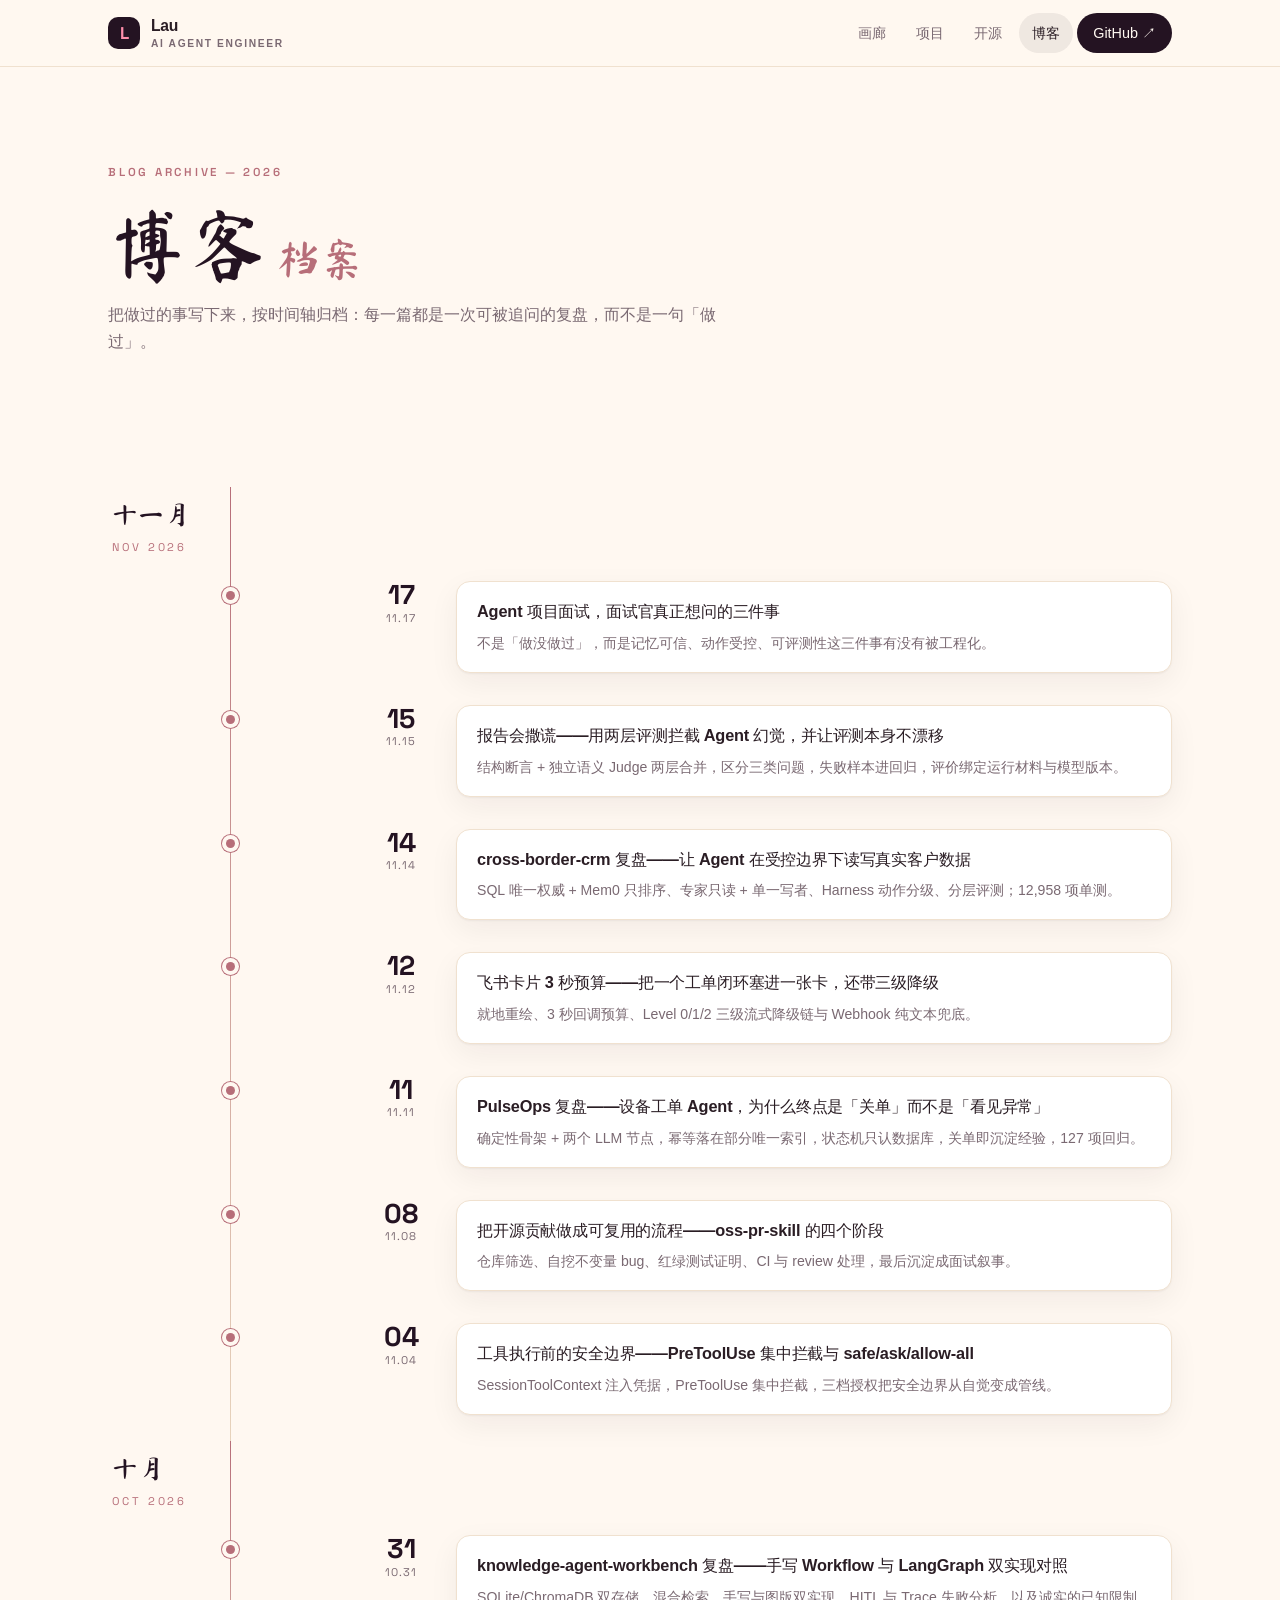
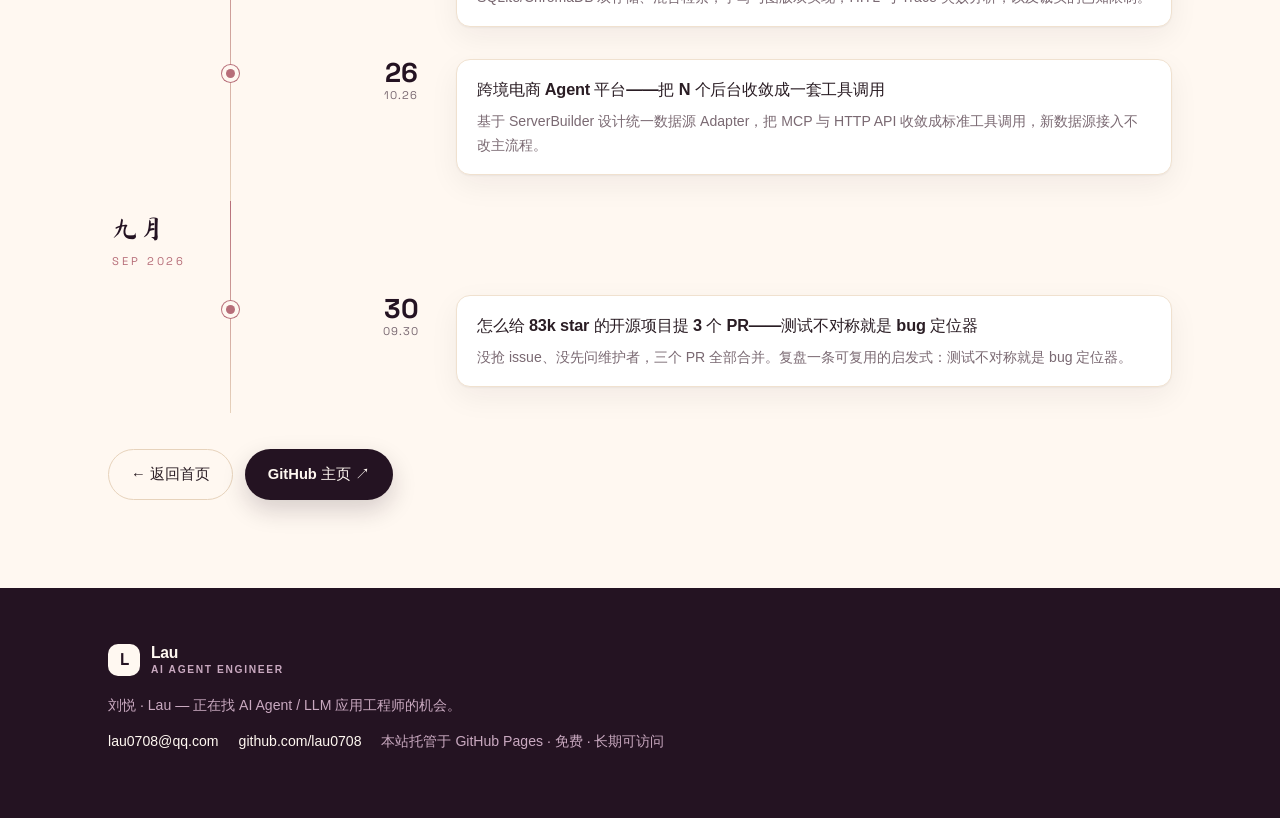
==== blog.html @ bef3a05b "feat: custom avatar, blog archive timeline page, total merged PR count" ====
<!doctype html>
<html lang="zh-CN">
<head>
  <meta charset="utf-8" />
  <meta name="viewport" content="width=device-width, initial-scale=1" />
  <title>博客档案 · 刘悦 Lau</title>
  <meta name="description" content="刘悦（Lau）的深度博客档案——按时间轴归档的 Agent / LLM 项目复盘与技术思考。" />
  <link rel="icon" type="image/svg+xml" href="data:image/svg+xml,%3Csvg xmlns='http://www.w3.org/2000/svg' viewBox='0 0 64 64'%3E%3Crect width='64' height='64' rx='14' fill='%23241322'/%3E%3Ctext x='32' y='42' font-size='30' font-family='Georgia,serif' fill='%23ff8fab' text-anchor='middle'%3EL%3C/text%3E%3C/svg%3E" />
  <link rel="preconnect" href="https://fonts.googleapis.com" />
  <link rel="preconnect" href="https://fonts.gstatic.com" crossorigin />
  <link href="https://fonts.googleapis.com/css2?family=Ma+Shan+Zheng&family=ZCOOL+XiaoWei&family=Space+Grotesk:wght@400;500;600;700&display=swap" rel="stylesheet" />
  <link rel="stylesheet" href="./style.css" />
</head>
<body>
  <header class="site-header">
    <div class="wrap header-inner">
      <a class="brand" href="./">
        <span class="brand-mark">L</span>
        <span class="brand-text">Lau<small>AI AGENT ENGINEER</small></span>
      </a>
      <nav class="nav">
        <a href="./#gallery">画廊</a>
        <a href="./#projects">项目</a>
        <a href="./#opensource">开源</a>
        <a href="./blog.html" class="active">博客</a>
        <a class="nav-cta" href="https://github.com/lau0708" target="_blank" rel="noopener">GitHub ↗</a>
      </nav>
    </div>
  </header>

  <main>
    <section class="archive-hero">
      <div class="wrap">
        <p class="kicker">BLOG ARCHIVE — 2026</p>
        <h1 class="archive-title">博客<span class="archive-title-en">档案</span></h1>
        <p class="archive-sub">把做过的事写下来，按时间轴归档：每一篇都是一次可被追问的复盘，而不是一句「做过」。</p>
      </div>
    </section>

    <section class="section">
      <div class="wrap">
        <div class="timeline">

          <div class="tl-group">
            <div class="tl-month"><span class="tl-month-cn">十一月</span><span class="tl-month-en">NOV 2026</span></div>

            <div class="tl-item">
              <div class="tl-date"><b>17</b><span>11.17</span></div>
              <div class="tl-body">
                <h3><a href="./posts/agent-interview-three-questions.html">Agent 项目面试，面试官真正想问的三件事</a></h3>
                <p>不是「做没做过」，而是记忆可信、动作受控、可评测性这三件事有没有被工程化。</p>
              </div>
            </div>

            <div class="tl-item">
              <div class="tl-date"><b>15</b><span>11.15</span></div>
              <div class="tl-body">
                <h3><a href="./posts/cross-border-crm-eval.html">报告会撒谎——用两层评测拦截 Agent 幻觉，并让评测本身不漂移</a></h3>
                <p>结构断言 + 独立语义 Judge 两层合并，区分三类问题，失败样本进回归，评价绑定运行材料与模型版本。</p>
              </div>
            </div>

            <div class="tl-item">
              <div class="tl-date"><b>14</b><span>11.14</span></div>
              <div class="tl-body">
                <h3><a href="./posts/cross-border-crm-memory.html">cross-border-crm 复盘——让 Agent 在受控边界下读写真实客户数据</a></h3>
                <p>SQL 唯一权威 + Mem0 只排序、专家只读 + 单一写者、Harness 动作分级、分层评测；12,958 项单测。</p>
              </div>
            </div>

            <div class="tl-item">
              <div class="tl-date"><b>12</b><span>11.12</span></div>
              <div class="tl-body">
                <h3><a href="./posts/pulseops-feishu-card.html">飞书卡片 3 秒预算——把一个工单闭环塞进一张卡，还带三级降级</a></h3>
                <p>就地重绘、3 秒回调预算、Level 0/1/2 三级流式降级链与 Webhook 纯文本兜底。</p>
              </div>
            </div>

            <div class="tl-item">
              <div class="tl-date"><b>11</b><span>11.11</span></div>
              <div class="tl-body">
                <h3><a href="./posts/pulseops-close-loop.html">PulseOps 复盘——设备工单 Agent，为什么终点是「关单」而不是「看见异常」</a></h3>
                <p>确定性骨架 + 两个 LLM 节点，幂等落在部分唯一索引，状态机只认数据库，关单即沉淀经验，127 项回归。</p>
              </div>
            </div>

            <div class="tl-item">
              <div class="tl-date"><b>08</b><span>11.08</span></div>
              <div class="tl-body">
                <h3><a href="./posts/oss-pr-skill-flow.html">把开源贡献做成可复用的流程——oss-pr-skill 的四个阶段</a></h3>
                <p>仓库筛选、自挖不变量 bug、红绿测试证明、CI 与 review 处理，最后沉淀成面试叙事。</p>
              </div>
            </div>

            <div class="tl-item">
              <div class="tl-date"><b>04</b><span>11.04</span></div>
              <div class="tl-body">
                <h3><a href="./posts/craft-agents-permission.html">工具执行前的安全边界——PreToolUse 集中拦截与 safe/ask/allow-all</a></h3>
                <p>SessionToolContext 注入凭据，PreToolUse 集中拦截，三档授权把安全边界从自觉变成管线。</p>
              </div>
            </div>
          </div>

          <div class="tl-group">
            <div class="tl-month"><span class="tl-month-cn">十月</span><span class="tl-month-en">OCT 2026</span></div>

            <div class="tl-item">
              <div class="tl-date"><b>31</b><span>10.31</span></div>
              <div class="tl-body">
                <h3><a href="./posts/knowledge-agent-workbench-rag.html">knowledge-agent-workbench 复盘——手写 Workflow 与 LangGraph 双实现对照</a></h3>
                <p>SQLite/ChromaDB 双存储、混合检索，手写与图版双实现，HITL 与 Trace 失败分析，以及诚实的已知限制。</p>
              </div>
            </div>

            <div class="tl-item">
              <div class="tl-date"><b>26</b><span>10.26</span></div>
              <div class="tl-body">
                <h3><a href="./posts/craft-agents-adapter.html">跨境电商 Agent 平台——把 N 个后台收敛成一套工具调用</a></h3>
                <p>基于 ServerBuilder 设计统一数据源 Adapter，把 MCP 与 HTTP API 收敛成标准工具调用，新数据源接入不改主流程。</p>
              </div>
            </div>
          </div>

          <div class="tl-group">
            <div class="tl-month"><span class="tl-month-cn">九月</span><span class="tl-month-en">SEP 2026</span></div>

            <div class="tl-item">
              <div class="tl-date"><b>30</b><span>09.30</span></div>
              <div class="tl-body">
                <h3><a href="./posts/deer-flow-3-prs.html">怎么给 83k star 的开源项目提 3 个 PR——测试不对称就是 bug 定位器</a></h3>
                <p>没抢 issue、没先问维护者，三个 PR 全部合并。复盘一条可复用的启发式：测试不对称就是 bug 定位器。</p>
              </div>
            </div>
          </div>

        </div>

        <div class="archive-cta">
          <a class="btn btn-ghost" href="./">← 返回首页</a>
          <a class="btn btn-solid" href="https://github.com/lau0708" target="_blank" rel="noopener">GitHub 主页 ↗</a>
        </div>
      </div>
    </section>
  </main>

  <footer class="site-footer">
    <div class="wrap">
      <a class="brand brand-dark" href="./">
        <span class="brand-mark">L</span>
        <span class="brand-text">Lau<small>AI AGENT ENGINEER</small></span>
      </a>
      <p>刘悦 · Lau — 正在找 AI Agent / LLM 应用工程师的机会。</p>
      <div class="row">
        <a href="mailto:lau0708@qq.com">lau0708@qq.com</a>
        <a href="https://github.com/lau0708" target="_blank" rel="noopener">github.com/lau0708</a>
        <span>本站托管于 GitHub Pages · 免费 · 长期可访问</span>
      </div>
    </div>
  </footer>

  <script src="./script.js"></script>
</body>
</html>
---- style.css ----
/* ============================================================
   Lau · Portfolio — warm editorial theme
   Inspired by the immersive scroll-driven landing page pattern:
   cream canvas, deep plum bands, calligraphic display type.
   ============================================================ */
:root {
  --cream: #fff8f1;
  --cream-2: #fbeedf;
  --surface: #ffffff;
  --ink: #241322;
  --ink-2: #2c1825;
  --ink-3: #3a2130;
  --text: #2a1d24;
  --muted: #7a6972;
  --border: #f0e1cf;
  --border-strong: #e7d3bc;

  --rose: #b76e79;
  --pink: #ff8fab;
  --purple: #7c5cff;
  --yellow: #ffd43b;
  --blue: #74c0fc;

  --radius: 14px;
  --radius-lg: 20px;
  --shadow-card: 0 1px 2px rgba(36,19,34,.05), 0 10px 30px rgba(36,19,34,.06);
  --shadow-float: 0 24px 70px rgba(36,19,34,.16);

  --font-display-cn: "Ma Shan Zheng", "ZCOOL XiaoWei", "KaiTi", "STKaiti", cursive;
  --font-display-en: "Space Grotesk", -apple-system, BlinkMacSystemFont, "Segoe UI", sans-serif;
  --font-body: -apple-system, BlinkMacSystemFont, "SF Pro Text", "Segoe UI", Inter,
    "PingFang SC", "Hiragino Sans GB", "Microsoft YaHei", "Helvetica Neue", Arial, sans-serif;

  color: var(--text);
  background: var(--cream);
  font-size: 16px;
  font-synthesis: none;
  -webkit-font-smoothing: antialiased;
  text-rendering: optimizeLegibility;
}

* { box-sizing: border-box; }
html { scroll-behavior: smooth; }
body { margin: 0; line-height: 1.7; background: var(--cream); color: var(--text); font-family: var(--font-body); }
button, input, select, textarea { font: inherit; }
a { color: var(--rose); text-decoration: none; }
a:hover { text-decoration: underline; text-underline-offset: 3px; }
h1, h2, h3, p { margin: 0; }
h1, h2, h3 { color: var(--text); }
svg { flex-shrink: 0; vertical-align: middle; }
img { max-width: 100%; }

.wrap { max-width: 1120px; margin: 0 auto; padding: 0 28px; }
.muted { color: var(--muted); }
.small { font-size: .8rem; }

/* ===== Header ===== */
.site-header {
  position: sticky; top: 0; z-index: 30;
  background: rgba(255,248,241,.82);
  backdrop-filter: saturate(180%) blur(14px);
  -webkit-backdrop-filter: saturate(180%) blur(14px);
  border-bottom: 1px solid var(--border);
}
.header-inner { display: flex; align-items: center; height: 66px; gap: 14px; }
.brand { display: flex; align-items: center; gap: 11px; color: var(--text); font-weight: 700; letter-spacing: -.02em; }
.brand:hover { text-decoration: none; color: var(--text); }
.brand-mark {
  width: 32px; height: 32px; border-radius: 10px; flex: none;
  display: inline-flex; align-items: center; justify-content: center;
  background: var(--ink); color: var(--pink);
  font-family: var(--font-display-en); font-weight: 700; font-size: 17px;
}
.brand-text { font-size: .98rem; line-height: 1.1; }
.brand-text small { display: block; letter-spacing: .16em; font-size: .64rem; font-weight: 600; color: var(--muted); margin-top: 3px; }
.nav { margin-left: auto; display: flex; align-items: center; gap: 4px; }
.nav a { color: var(--muted); padding: 8px 13px; border-radius: 999px; font-size: .9rem; font-weight: 500; }
.nav a:hover { color: var(--text); background: rgba(36,19,34,.06); text-decoration: none; }
.nav .nav-cta { color: var(--cream); background: var(--ink); padding: 8px 16px; }
.nav .nav-cta:hover { background: var(--ink-2); color: var(--pink); }

/* ===== Hero ===== */
.hero { position: relative; min-height: 92vh; display: flex; flex-direction: column; justify-content: center; padding: 96px 0 120px; overflow: hidden; }
.hero::before {
  content: ""; position: absolute; inset: 0; pointer-events: none;
  background:
    radial-gradient(60% 50% at 82% 18%, rgba(255,143,171,.16), transparent 60%),
    radial-gradient(50% 46% at 12% 84%, rgba(124,92,255,.10), transparent 60%);
}
.hero-inner { position: relative; display: grid; grid-template-columns: 1.2fr .8fr; gap: 48px; align-items: center; }
.kicker {
  font-family: var(--font-display-en); font-size: .72rem; font-weight: 600;
  letter-spacing: .24em; color: var(--rose); text-transform: uppercase; margin-bottom: 22px;
}
.hero-name { display: flex; flex-direction: column; gap: 4px; line-height: 1; }
.hero-cn { font-family: var(--font-display-cn); font-weight: 400; font-size: clamp(3.4rem, 9vw, 7rem); color: var(--ink); }
.hero-en {
  font-family: var(--font-display-en); font-weight: 700;
  font-size: clamp(3rem, 8vw, 6rem); letter-spacing: .18em; color: transparent;
  -webkit-text-stroke: 2px var(--ink); margin-left: 2px;
}
.hero-line { margin-top: 26px; max-width: 620px; font-size: 1.05rem; color: var(--muted); }
.hero-line em { font-style: normal; color: var(--text); font-weight: 650; }
.hero-actions { display: flex; flex-wrap: wrap; gap: 12px; margin-top: 30px; }
.hero-note { margin-top: 22px; font-size: .84rem; color: var(--muted); }

.btn {
  display: inline-flex; align-items: center; gap: 8px; padding: 12px 22px;
  border-radius: 999px; font-weight: 600; font-size: .92rem; border: 1px solid transparent;
  transition: transform .15s ease, box-shadow .15s ease, background .15s ease;
}
.btn:hover { text-decoration: none; transform: translateY(-2px); }
.btn-solid { background: var(--ink); color: var(--cream); box-shadow: 0 10px 24px rgba(36,19,34,.18); }
.btn-solid:hover { background: var(--ink-2); color: var(--pink); }
.btn-ghost { background: transparent; color: var(--text); border-color: var(--border-strong); }
.btn-ghost:hover { border-color: var(--rose); color: var(--rose); }

.hero-visual { position: relative; display: flex; flex-direction: column; align-items: center; gap: 14px; }
.hero-avatar { margin: 0; }
.hero-avatar img {
  width: 168px; height: 168px; object-fit: cover; border-radius: 34px;
  border: 1px solid var(--border-strong); box-shadow: var(--shadow-float); background: #fff;
}
.hero-chip {
  position: absolute; padding: 8px 14px; border-radius: 999px; font-size: .78rem; font-weight: 650;
  box-shadow: var(--shadow-card); border: 1px solid var(--border-strong); background: #fff;
  font-family: var(--font-display-en); letter-spacing: .02em; white-space: nowrap;
}
.chip-rose { top: 0; right: -18px; color: var(--rose); }
.chip-purple { top: 96px; left: -54px; color: var(--purple); }
.chip-yellow { bottom: 8px; right: -28px; color: #8a6500; }

.hero-scroll {
  position: absolute; left: 50%; bottom: 30px; transform: translateX(-50%);
  display: flex; flex-direction: column; align-items: center; gap: 6px;
  font-family: var(--font-display-en); font-size: .68rem; letter-spacing: .32em; color: var(--muted);
}
.hero-scroll-arrow { font-size: 1.05rem; animation: bob 1.8s ease-in-out infinite; }
@keyframes bob { 0%, 100% { transform: translateY(0); } 50% { transform: translateY(7px); } }

/* ===== Ticker ===== */
.ticker { overflow: hidden; border-top: 1px solid var(--border); border-bottom: 1px solid var(--border); background: var(--surface); }
.ticker-track { display: flex; gap: 26px; width: max-content; padding: 14px 0; animation: marquee 28s linear infinite; }
.ticker-track span { font-family: var(--font-display-en); font-size: .78rem; letter-spacing: .22em; color: var(--muted); white-space: nowrap; }
@keyframes marquee { to { transform: translateX(-50%); } }

/* ===== Band (transition) ===== */
.band { background: var(--ink); color: var(--cream); padding: 72px 0; }
.band-inner { display: flex; flex-direction: column; gap: 12px; }
.band-cn { font-family: var(--font-display-cn); font-size: clamp(1.7rem, 4.4vw, 3rem); line-height: 1.35; }
.band-en { font-family: var(--font-display-en); font-size: .76rem; letter-spacing: .3em; color: var(--pink); }

/* ===== Sections ===== */
.section { padding: 88px 0; }
.section-alt { background: var(--cream-2); border-top: 1px solid var(--border); border-bottom: 1px solid var(--border); }
.pagehead { max-width: 760px; margin-bottom: 44px; }
.pagehead h2 { font-size: clamp(1.5rem, 3.2vw, 2.1rem); letter-spacing: -.02em; font-weight: 700; }
.pagehead .subtitle { margin-top: 12px; color: var(--muted); font-size: .96rem; }

/* ===== Fragment gallery ===== */
.frag-grid { display: grid; grid-template-columns: repeat(3, 1fr); gap: 22px; }
.frag {
  display: block; background: var(--surface); border: 1px solid var(--border);
  border-radius: var(--radius-lg); overflow: hidden; box-shadow: var(--shadow-card);
  transition: transform .2s ease, box-shadow .2s ease; color: var(--text);
}
.frag:hover { text-decoration: none; transform: translateY(-5px); box-shadow: var(--shadow-float); }
.frag-media { position: relative; margin: 0; aspect-ratio: 4 / 3; background: var(--cream-2); overflow: hidden; }
.frag-media img { width: 100%; height: 100%; object-fit: cover; object-position: top; display: block; transition: transform .5s ease; }
.frag:hover .frag-media img { transform: scale(1.04); }
.frag-no {
  position: absolute; left: 12px; top: 12px; padding: 5px 11px; border-radius: 999px;
  background: rgba(36,19,34,.78); color: var(--pink); font-family: var(--font-display-en);
  font-size: .7rem; letter-spacing: .1em; backdrop-filter: blur(4px);
}
.frag-body { padding: 18px 18px 20px; }
.frag-body h3 { font-size: 1.02rem; font-weight: 700; letter-spacing: -.01em; }
.frag-body p { margin-top: 8px; font-size: .87rem; color: var(--muted); }

/* ===== Project cards ===== */
.grid { display: grid; grid-template-columns: repeat(2, 1fr); gap: 22px; }
.card { background: var(--surface); border: 1px solid var(--border); border-radius: var(--radius-lg); padding: 26px 26px 24px; box-shadow: var(--shadow-card); display: flex; flex-direction: column; gap: 14px; }
.card h3 { font-size: 1.08rem; letter-spacing: -.01em; }
.card h3 a { color: var(--text); }
.card h3 a:hover { color: var(--rose); }
.card p { font-size: .92rem; color: var(--muted); }
.card .meta { font-size: .84rem; color: var(--muted); margin-top: auto; }
.card .meta a { color: var(--rose); font-weight: 600; }

.metrics { display: flex; flex-wrap: wrap; gap: 6px 16px; }
.metric { font-size: .8rem; color: var(--muted); white-space: nowrap; font-family: var(--font-display-en); }
.metric b { font-weight: 700; color: var(--ink); font-size: .92rem; }

.tags { display: flex; flex-wrap: wrap; gap: 7px; }
.tag {
  font-size: .74rem; font-weight: 600; color: var(--text); padding: 4px 11px;
  border: 1px solid var(--border-strong); border-radius: 999px; background: var(--cream);
}

/* ===== PR rows (open source + blog list) ===== */
.pr-row { display: grid; grid-template-columns: 130px 1fr; gap: 18px; padding: 20px 0; border-bottom: 1px solid var(--border); }
.pr-row:last-child { border-bottom: 0; }
.pr-num { font-family: var(--font-display-en); font-size: .86rem; font-weight: 700; color: var(--rose); letter-spacing: .04em; padding-top: 3px; }
.pr-body h3 { font-size: 1.02rem; font-weight: 700; letter-spacing: -.01em; }
.pr-body h3 a { color: var(--text); }
.pr-body h3 a:hover { color: var(--rose); }
.pr-body p { margin-top: 6px; font-size: .9rem; color: var(--muted); max-width: 78ch; }
.pr-body .meta { margin-top: 8px; font-size: .78rem; color: var(--muted); }
.pr-body .meta a { color: var(--rose); }

/* ===== Work ===== */
.work {
  background: var(--surface); border: 1px solid var(--border); border-radius: var(--radius-lg);
  border-left: 4px solid var(--rose); padding: 26px 28px; box-shadow: var(--shadow-card);
}
.work h3 { font-size: 1.08rem; }
.work .org { color: var(--rose); font-size: .86rem; font-weight: 600; margin: 6px 0 12px; }
.work p { font-size: .94rem; color: var(--muted); max-width: 78ch; }

/* ===== Data center ===== */
.datacenter { background: var(--ink); color: var(--cream); padding: 88px 0; }
.pagehead-dark h2 { color: var(--cream); }
.pagehead-dark .subtitle { color: #c9a9c0; }
.kicker-dark { color: var(--pink); }
.pulse-grid { display: grid; grid-template-columns: repeat(5, 1fr); gap: 14px; margin: 8px 0 26px; }
.pulse-cell {
  border: 1px solid rgba(255,248,241,.16); border-radius: var(--radius); padding: 22px 16px;
  display: flex; flex-direction: column; gap: 6px; background: rgba(255,248,241,.03);
}
.pulse-cell b { font-family: var(--font-display-en); font-size: clamp(1.5rem, 3vw, 2rem); font-weight: 700; color: var(--pink); letter-spacing: -.01em; }
.pulse-cell span { font-size: .8rem; color: #c9a9c0; }
.pulse-status { display: flex; align-items: center; gap: 10px; font-family: var(--font-display-en); font-size: .8rem; letter-spacing: .06em; color: #e8d6de; margin-bottom: 24px; }
.dot { width: 9px; height: 9px; border-radius: 50%; background: #5ee08a; box-shadow: 0 0 0 0 rgba(94,224,138,.6); animation: pulse 2s infinite; flex: none; }
@keyframes pulse { 0% { box-shadow: 0 0 0 0 rgba(94,224,138,.55); } 70% { box-shadow: 0 0 0 10px rgba(94,224,138,0); } 100% { box-shadow: 0 0 0 0 rgba(94,224,138,0); } }
.pulse-actions { display: flex; flex-wrap: wrap; gap: 12px; }
.btn-light { background: var(--cream); color: var(--ink); }
.btn-light:hover { background: var(--pink); color: var(--ink); }
.btn-ghost-dark { background: transparent; color: var(--cream); border-color: rgba(255,248,241,.3); }
.btn-ghost-dark:hover { border-color: var(--pink); color: var(--pink); }

/* ===== Footer ===== */
.site-footer { background: var(--ink); color: #c9a9c0; padding: 56px 0 64px; font-size: .88rem; }
.site-footer .wrap { display: flex; flex-direction: column; gap: 12px; }
.site-footer .row { display: flex; flex-wrap: wrap; gap: 8px 20px; align-items: center; }
.site-footer a { color: var(--cream); }
.site-footer a:hover { color: var(--pink); }
.site-footer .brand { margin-bottom: 6px; }
.brand-dark .brand-mark { background: var(--cream); color: var(--ink); }
.brand-dark { color: var(--cream); }
.brand-dark small { color: #c9a9c0; }

/* ===== Post pages ===== */
.post { max-width: 780px; margin: 0 auto; padding: 52px 28px 72px; }
.post .back { display: inline-block; margin-bottom: 24px; font-size: .85rem; color: var(--muted); }
.post .back:hover { color: var(--rose); }
.post header h1 { font-size: 1.85rem; letter-spacing: -.02em; margin-bottom: 12px; line-height: 1.35; }
.post .post-meta { color: var(--muted); font-size: .85rem; margin-bottom: 34px; }
.post article { font-size: .98rem; }
.post article h2 { font-size: 1.24rem; margin: 36px 0 14px; letter-spacing: -.01em; }
.post article h3 { font-size: 1.06rem; margin: 26px 0 10px; }
.post article p { margin: 0 0 16px; }
.post article ul, .post article ol { padding-left: 24px; margin: 0 0 16px; }
.post article li { margin: 0 0 8px; }
.post article code {
  background: var(--cream-2); border: 1px solid var(--border);
  border-radius: 6px; padding: 1px 6px; font-size: .88em;
}
.post article pre {
  background: var(--ink); color: #f6e8ec; padding: 16px 18px; border-radius: 12px;
  overflow-x: auto; margin: 0 0 18px;
}
.post article pre code { background: none; border: 0; color: inherit; padding: 0; }
.post article blockquote {
  margin: 20px 0; padding: 14px 18px; border-left: 4px solid var(--rose);
  background: var(--cream-2); color: var(--text); border-radius: 0 12px 12px 0; font-size: .95rem;
}
.post article blockquote p { margin: 0; }
.post article a { color: var(--rose); }

/* ===== Blog figures: tables & diagrams ===== */
.post article table {
  width: 100%; border-collapse: collapse; margin: 0 0 18px; font-size: .875rem; line-height: 1.5;
}
.post article th, .post article td {
  border: 1px solid var(--border-strong); padding: 9px 12px; text-align: left; vertical-align: top;
}
.post article th { background: var(--cream-2); font-weight: 650; }
.post article td code, .post article th code { font-size: .82em; }

.dwrap {
  background: var(--surface); border: 1px solid var(--border);
  border-radius: var(--radius-lg); padding: 18px; margin: 22px 0;
  box-shadow: var(--shadow-card); overflow-x: auto;
}
.dwrap .cap { font-size: .78rem; color: var(--muted); margin-bottom: 12px; }
.dwrap svg { display: block; width: 100%; height: auto; min-width: 460px; }

.dnode { fill: var(--surface); stroke: var(--border-strong); stroke-width: 1.2; }
.dnode-fill { fill: #fdeef0; stroke: var(--rose); stroke-width: 1.2; }
.dnode-clay { fill: #fff2e6; stroke: #d79376; stroke-width: 1.2; }
.dnode-ink { fill: #241322; stroke: #3a2130; stroke-width: 1.2; }
.dtitle { fill: var(--text); font-size: 13px; font-weight: 650; font-family: inherit; }
.dsub { fill: var(--muted); font-size: 11px; font-family: inherit; }
.dlabel { fill: var(--muted); font-size: 11px; font-family: inherit; }
.dline { stroke: var(--muted); stroke-width: 1.3; fill: none; }
.dline-a { stroke: var(--rose); stroke-width: 1.4; fill: none; }
.dhead { fill: var(--rose); }
.dbody { fill: var(--muted); }
.arrow { fill: var(--muted); }
.arrow-a { fill: var(--rose); }
.dline-dash { stroke: var(--muted); stroke-width: 1.2; fill: none; stroke-dasharray: 5 5; }

/* Figures are always rendered on a light canvas (like printed figures),
   so diagrams stay legible regardless of the surrounding tone. */
.dwrap { background: #FFFFFF; border-color: #E5E7EB; }
.dwrap .dnode { fill: #FFFFFF; stroke: #E5E7EB; }
.dwrap .dnode-fill { fill: #FDEEF0; stroke: #B76E79; }
.dwrap .dnode-clay { fill: #FFF2E6; stroke: #D79376; }
.dwrap .dnode-ink { fill: #241322; stroke: #3A2130; }
.dwrap .dtitle { fill: #1D1D1F; }
.dwrap .dsub { fill: #6E6E73; }
.dwrap .dlabel { fill: #6E6E73; }
.dwrap .dline { stroke: #6E6E73; }
.dwrap .dline-a { stroke: #B76E79; }
.dwrap .dline-dash { stroke: #9AA7B4; }
.dwrap .arrow { fill: #6E6E73; }
.dwrap .arrow-a { fill: #B76E79; }
.dwrap .dhead { fill: #B76E79; }
.dwrap .dbody { fill: #6E6E73; }

/* ===== Scroll reveal (opt-in via JS) ===== */
@media (prefers-reduced-motion: no-preference) {
  html.js-anim .frag, html.js-anim .card, html.js-anim .pr-row,
  html.js-anim .pulse-cell, html.js-anim .pagehead, html.js-anim .work {
    opacity: 0; transform: translateY(18px);
    transition: opacity .65s ease, transform .65s ease;
  }
  html.js-anim .in { opacity: 1; transform: none; }
}

/* ===== Responsive ===== */
@media (max-width: 920px) {
  .hero-inner { grid-template-columns: 1fr; }
  .hero-visual { flex-direction: row; flex-wrap: wrap; justify-content: center; }
  .hero-avatar img { width: 128px; height: 128px; border-radius: 26px; }
  .hero-chip { position: static; }
  .frag-grid { grid-template-columns: repeat(2, 1fr); }
  .grid { grid-template-columns: 1fr; }
  .pulse-grid { grid-template-columns: repeat(3, 1fr); }
}
@media (max-width: 640px) {
  .wrap { padding: 0 18px; }
  .hero { padding: 72px 0 110px; min-height: auto; }
  .hero-cn { font-size: 3rem; }
  .hero-en { font-size: 2.6rem; -webkit-text-stroke-width: 1.5px; }
  .section { padding: 60px 0; }
  .frag-grid { grid-template-columns: 1fr; }
  .pr-row { grid-template-columns: 1fr; gap: 6px; }
  .nav a { padding: 7px 10px; font-size: .82rem; }
  .nav .nav-cta { display: none; }
  .pulse-grid { grid-template-columns: repeat(2, 1fr); }
  .post { padding: 36px 18px 56px; }
}

/* ===== Nav active state ===== */
.nav a.active { color: var(--text); background: rgba(36,19,34,.07); }

/* ===== Blog archive hero ===== */
.archive-hero { padding: 96px 0 20px; }
.archive-title { font-family: var(--font-display-cn); font-weight: 400; font-size: clamp(3rem, 7vw, 5rem); line-height: 1; color: var(--ink); }
.archive-title-en { font-size: .55em; color: var(--rose); margin-left: 8px; }
.archive-sub { margin-top: 16px; max-width: 640px; color: var(--muted); font-size: 1rem; }

/* ===== Timeline / archive ===== */
.timeline { position: relative; margin-top: 24px; padding-left: 4px; }
.tl-group { position: relative; padding: 6px 0 10px 250px; }
.tl-group::before {
  content: ""; position: absolute; left: 118px; top: 0; bottom: 0;
  width: 1px; background: linear-gradient(var(--rose), var(--border-strong));
}
.tl-month { position: sticky; top: 78px; margin: 0 0 8px -250px; display: flex; flex-direction: column; align-items: flex-start; gap: 2px; }
.tl-month-cn { font-family: var(--font-display-cn); font-size: 1.6rem; color: var(--ink); }
.tl-month-en { font-family: var(--font-display-en); font-size: .7rem; letter-spacing: .26em; color: var(--rose); }

.tl-item { position: relative; display: grid; grid-template-columns: 78px 1fr; gap: 16px; padding: 16px 0; }
.tl-item::before {
  content: ""; position: absolute; left: -136px; top: 26px;
  width: 9px; height: 9px; border-radius: 50%;
  background: var(--rose); box-shadow: 0 0 0 4px var(--cream), 0 0 0 5px var(--rose);
}
.tl-date { display: flex; flex-direction: column; align-items: center; gap: 0; }
.tl-date b { font-family: var(--font-display-en); font-size: 1.7rem; line-height: 1; color: var(--ink); }
.tl-date span { font-family: var(--font-display-en); font-size: .7rem; letter-spacing: .1em; color: var(--muted); }
.tl-body { background: var(--surface); border: 1px solid var(--border); border-radius: var(--radius); padding: 16px 20px; box-shadow: var(--shadow-card); }
.tl-body h3 { font-size: 1.02rem; letter-spacing: -.01em; }
.tl-body h3 a { color: var(--text); }
.tl-body h3 a:hover { color: var(--rose); text-decoration: none; }
.tl-body p { margin-top: 6px; font-size: .88rem; color: var(--muted); }

.blog-more {
  margin-top: 8px; padding: 20px 22px; border: 1px dashed var(--border-strong);
  border-radius: var(--radius-lg); display: flex; flex-wrap: wrap; align-items: center; gap: 10px 18px;
}
.blog-more p { color: var(--muted); font-size: .9rem; }

.archive-cta { display: flex; flex-wrap: wrap; gap: 12px; margin-top: 36px; }

@media (max-width: 720px) {
  .tl-group { padding-left: 0; }
  .tl-group::before { left: 24px; }
  .tl-month { position: static; margin: 18px 0 6px 0; flex-direction: row; align-items: baseline; gap: 10px; }
  .tl-item { grid-template-columns: 64px 1fr; }
  .tl-item::before { left: 18px; }
  .tl-date b { font-size: 1.4rem; }
  .archive-hero { padding-top: 64px; }
}
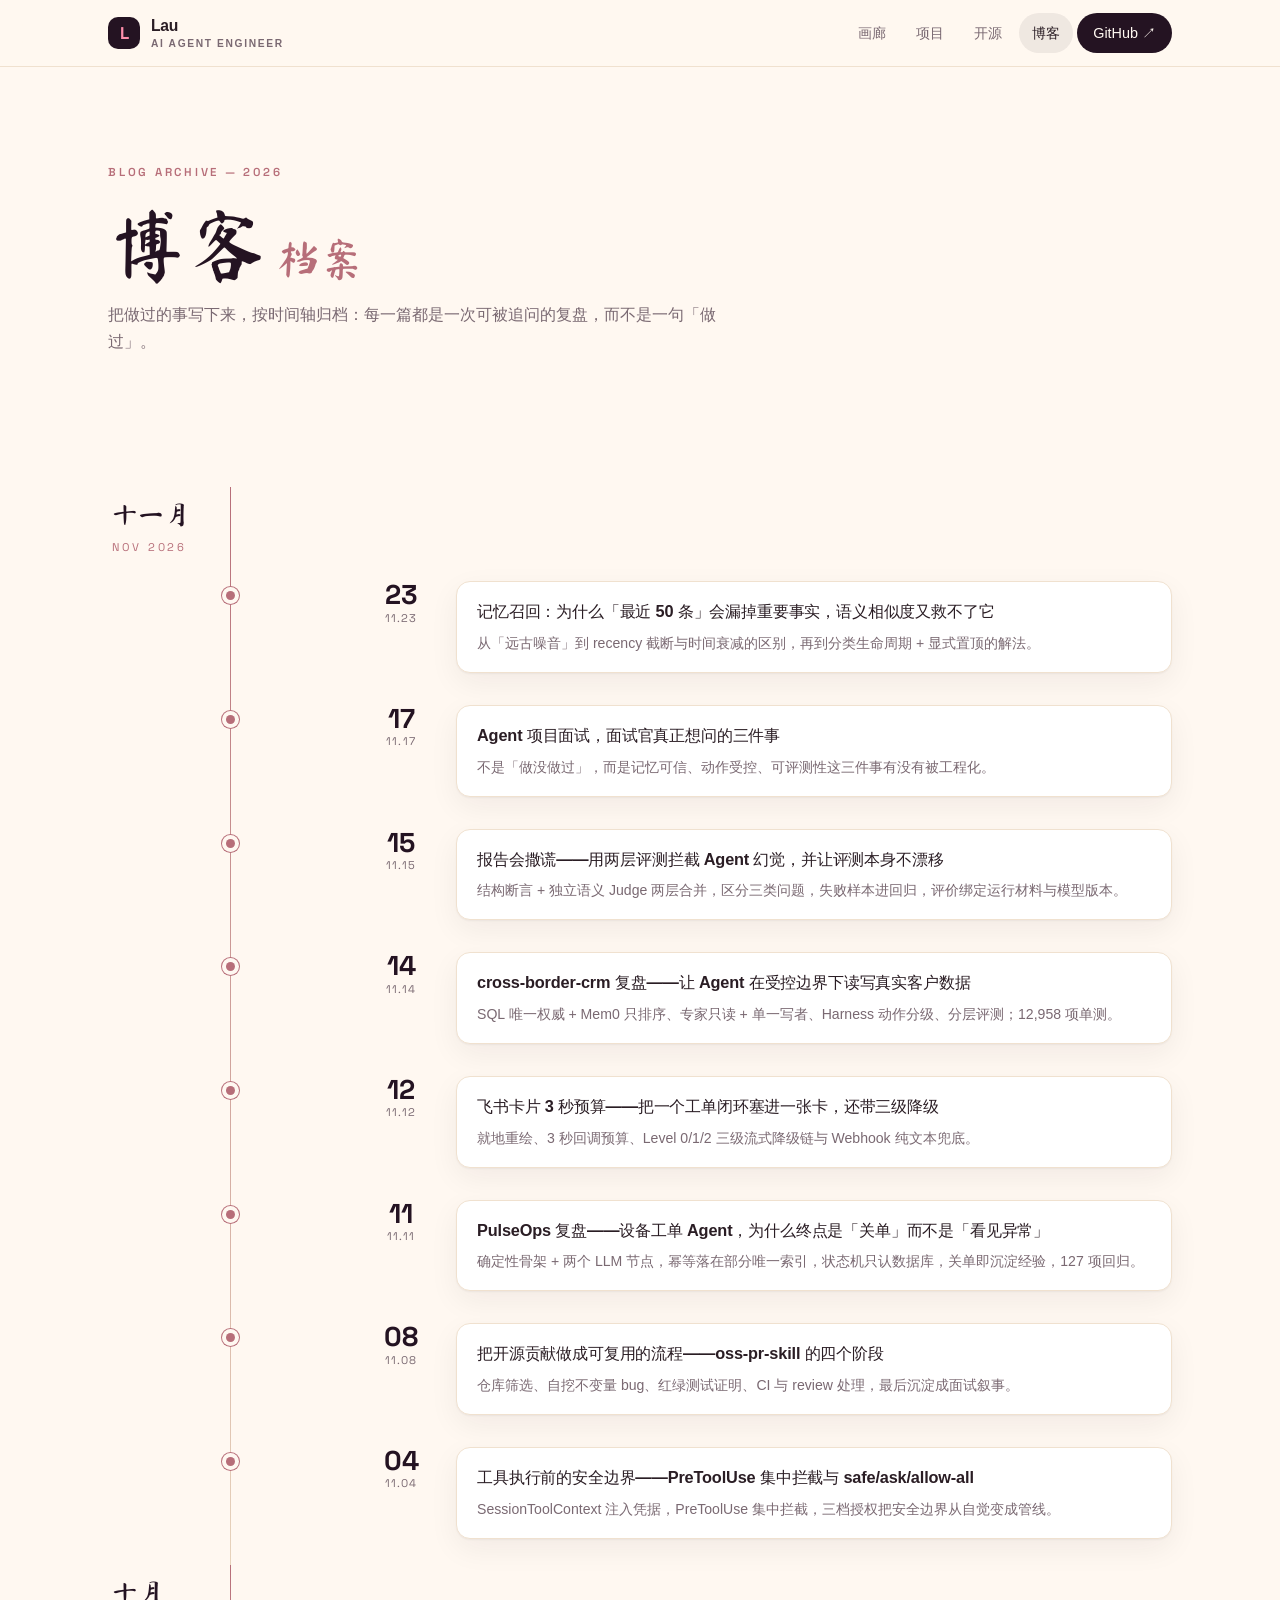
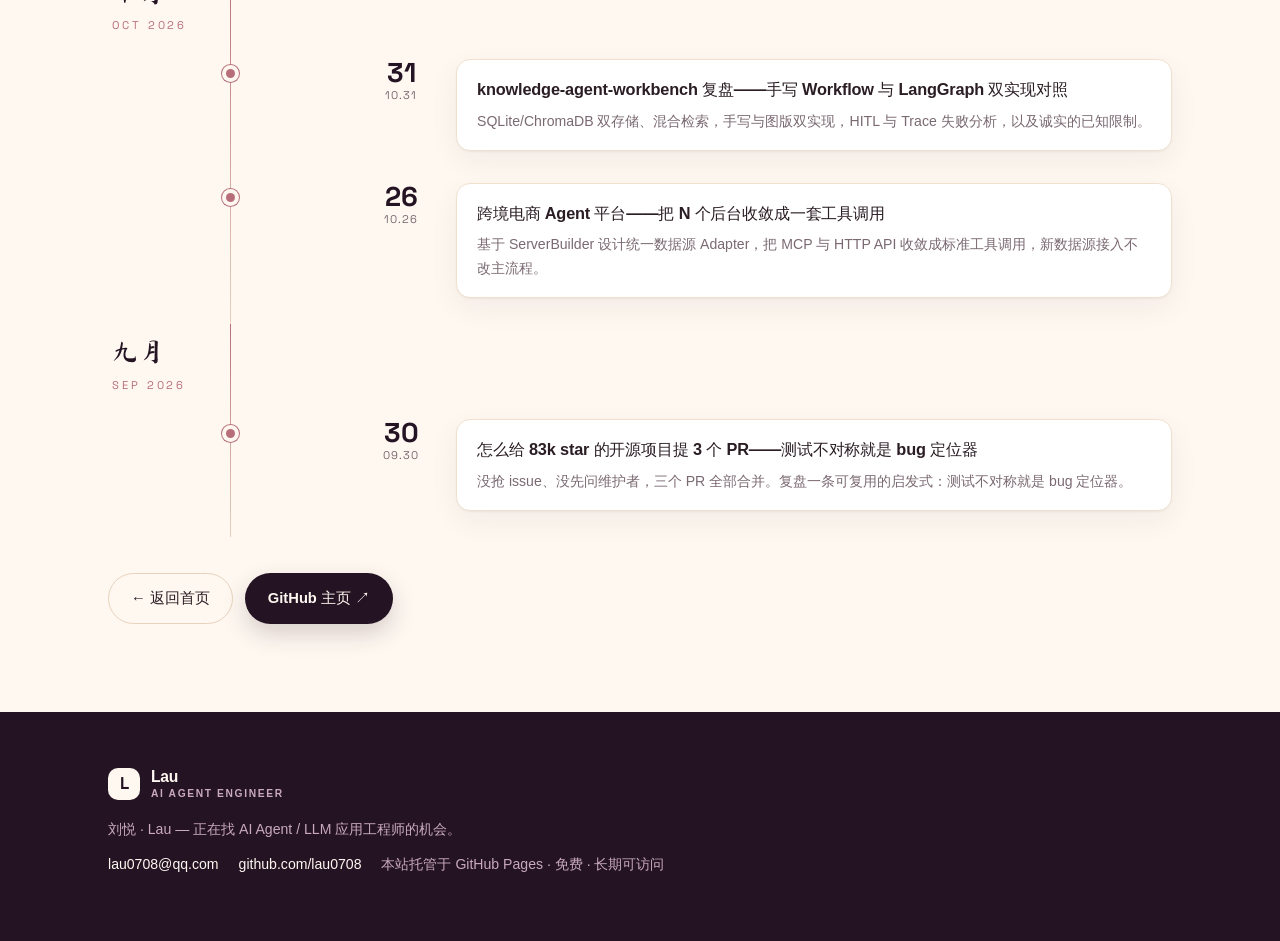
==== commit 08b748e8: "blog: 记忆召回 recency 截断 vs 时间衰减 与 A+C 解法" ====
--- a/blog.html
+++ b/blog.html
@@ -43,6 +43,14 @@
 
           <div class="tl-group">
             <div class="tl-month"><span class="tl-month-cn">十一月</span><span class="tl-month-en">NOV 2026</span></div>
+
+            <div class="tl-item">
+              <div class="tl-date"><b>23</b><span>11.23</span></div>
+              <div class="tl-body">
+                <h3><a href="./posts/crm-memory-recall.html">记忆召回：为什么「最近 50 条」会漏掉重要事实，语义相似度又救不了它</a></h3>
+                <p>从「远古噪音」到 recency 截断与时间衰减的区别，再到分类生命周期 + 显式置顶的解法。</p>
+              </div>
+            </div>
 
             <div class="tl-item">
               <div class="tl-date"><b>17</b><span>11.17</span></div>
--- a/style.css
+++ b/style.css
@@ -80,29 +80,47 @@
 .nav .nav-cta:hover { background: var(--ink-2); color: var(--pink); }
 
 /* ===== Hero ===== */
-.hero { position: relative; min-height: 92vh; display: flex; flex-direction: column; justify-content: center; padding: 96px 0 120px; overflow: hidden; }
-.hero::before {
-  content: ""; position: absolute; inset: 0; pointer-events: none;
+.hero {
+  position: relative; min-height: 100vh; display: flex; flex-direction: column; justify-content: center;
+  padding: 140px 0 150px; overflow: hidden; background: var(--ink); color: var(--cream);
+}
+.hero-bg {
+  position: absolute; inset: 0; z-index: 0;
+  background-image: url("./hero-bg.svg");
+  background-size: cover; background-position: center;
+}
+.hero-scrim {
+  position: absolute; inset: 0; z-index: 1; pointer-events: none;
   background:
-    radial-gradient(60% 50% at 82% 18%, rgba(255,143,171,.16), transparent 60%),
-    radial-gradient(50% 46% at 12% 84%, rgba(124,92,255,.10), transparent 60%);
-}
-.hero-inner { position: relative; display: grid; grid-template-columns: 1.2fr .8fr; gap: 48px; align-items: center; }
+    linear-gradient(180deg, rgba(36,19,34,.30), rgba(36,19,34,.46) 58%, rgba(36,19,34,.94)),
+    linear-gradient(100deg, rgba(36,19,34,.78) 0%, rgba(36,19,34,.10) 48%, rgba(36,19,34,.66) 100%);
+}
+.hero-inner { position: relative; z-index: 2; display: grid; grid-template-columns: 1.2fr .8fr; gap: 48px; align-items: center; }
+.hero-micro {
+  position: absolute; z-index: 2; font-family: var(--font-display-en);
+  font-size: .7rem; letter-spacing: .34em; text-transform: uppercase; color: rgba(255,248,241,.55);
+  writing-mode: vertical-rl;
+}
+.hero-micro-no { top: 118px; right: 36px; }
+.hero-micro-scroll { bottom: 130px; left: 36px; }
 .kicker {
   font-family: var(--font-display-en); font-size: .72rem; font-weight: 600;
   letter-spacing: .24em; color: var(--rose); text-transform: uppercase; margin-bottom: 22px;
 }
+.kicker-hero { color: var(--pink); }
 .hero-name { display: flex; flex-direction: column; gap: 4px; line-height: 1; }
-.hero-cn { font-family: var(--font-display-cn); font-weight: 400; font-size: clamp(3.4rem, 9vw, 7rem); color: var(--ink); }
+.hero-cn { font-family: var(--font-display-cn); font-weight: 400; font-size: clamp(3.4rem, 9vw, 7rem); color: var(--cream); }
 .hero-en {
   font-family: var(--font-display-en); font-weight: 700;
   font-size: clamp(3rem, 8vw, 6rem); letter-spacing: .18em; color: transparent;
-  -webkit-text-stroke: 2px var(--ink); margin-left: 2px;
-}
-.hero-line { margin-top: 26px; max-width: 620px; font-size: 1.05rem; color: var(--muted); }
-.hero-line em { font-style: normal; color: var(--text); font-weight: 650; }
+  -webkit-text-stroke: 2px var(--cream); margin-left: 2px;
+}
+.hero-line { margin-top: 26px; max-width: 620px; font-size: 1.05rem; color: #d9c6cf; }
+.hero-line em { font-style: normal; color: var(--cream); font-weight: 650; }
 .hero-actions { display: flex; flex-wrap: wrap; gap: 12px; margin-top: 30px; }
-.hero-note { margin-top: 22px; font-size: .84rem; color: var(--muted); }
+.hero-note { margin-top: 22px; font-size: .84rem; color: #c9a9c0; }
+.hero .btn-ghost { color: var(--cream); border-color: rgba(255,248,241,.34); }
+.hero .btn-ghost:hover { border-color: var(--pink); color: var(--pink); }
 
 .btn {
   display: inline-flex; align-items: center; gap: 8px; padding: 12px 22px;
@@ -133,7 +151,7 @@
 .hero-scroll {
   position: absolute; left: 50%; bottom: 30px; transform: translateX(-50%);
   display: flex; flex-direction: column; align-items: center; gap: 6px;
-  font-family: var(--font-display-en); font-size: .68rem; letter-spacing: .32em; color: var(--muted);
+  font-family: var(--font-display-en); font-size: .68rem; letter-spacing: .32em; color: #c9a9c0;
 }
 .hero-scroll-arrow { font-size: 1.05rem; animation: bob 1.8s ease-in-out infinite; }
 @keyframes bob { 0%, 100% { transform: translateY(0); } 50% { transform: translateY(7px); } }
@@ -176,6 +194,9 @@
 .frag-body { padding: 18px 18px 20px; }
 .frag-body h3 { font-size: 1.02rem; font-weight: 700; letter-spacing: -.01em; }
 .frag-body p { margin-top: 8px; font-size: .87rem; color: var(--muted); }
+
+.gallery-note { margin-top: 18px; max-width: 72ch; font-size: .98rem; color: var(--text); }
+.gallery-sign { margin-top: 30px; text-align: right; font-family: var(--font-display-cn); font-size: 1.5rem; color: var(--rose); }
 
 /* ===== Project cards ===== */
 .grid { display: grid; grid-template-columns: repeat(2, 1fr); gap: 22px; }
@@ -229,6 +250,8 @@
 }
 .pulse-cell b { font-family: var(--font-display-en); font-size: clamp(1.5rem, 3vw, 2rem); font-weight: 700; color: var(--pink); letter-spacing: -.01em; }
 .pulse-cell span { font-size: .8rem; color: #c9a9c0; }
+.pulse-live { font-family: var(--font-display-en); font-size: .78rem; letter-spacing: .08em; color: #c9a9c0; margin-bottom: 12px; }
+.pulse-live span { color: var(--pink); }
 .pulse-status { display: flex; align-items: center; gap: 10px; font-family: var(--font-display-en); font-size: .8rem; letter-spacing: .06em; color: #e8d6de; margin-bottom: 24px; }
 .dot { width: 9px; height: 9px; border-radius: 50%; background: #5ee08a; box-shadow: 0 0 0 0 rgba(94,224,138,.6); animation: pulse 2s infinite; flex: none; }
 @keyframes pulse { 0% { box-shadow: 0 0 0 0 rgba(94,224,138,.55); } 70% { box-shadow: 0 0 0 10px rgba(94,224,138,0); } 100% { box-shadow: 0 0 0 0 rgba(94,224,138,0); } }
@@ -237,6 +260,13 @@
 .btn-light:hover { background: var(--pink); color: var(--ink); }
 .btn-ghost-dark { background: transparent; color: var(--cream); border-color: rgba(255,248,241,.3); }
 .btn-ghost-dark:hover { border-color: var(--pink); color: var(--pink); }
+
+/* ===== Outro / closing CTA ===== */
+.outro { background: var(--ink); color: var(--cream); padding: 128px 0; text-align: center; border-top: 1px solid rgba(255,248,241,.08); }
+.outro .kicker-dark { color: var(--pink); }
+.outro-title { font-size: clamp(2rem, 5.6vw, 3.7rem); letter-spacing: -.02em; line-height: 1.14; color: var(--cream); margin: 18px 0 22px; }
+.outro-sub { color: #c9a9c0; font-size: 1rem; max-width: 56ch; margin: 0 auto 36px; }
+.outro-actions { display: flex; flex-wrap: wrap; gap: 14px; justify-content: center; }
 
 /* ===== Footer ===== */
 .site-footer { background: var(--ink); color: #c9a9c0; padding: 56px 0 64px; font-size: .88rem; }
@@ -340,6 +370,7 @@
 
 /* ===== Responsive ===== */
 @media (max-width: 920px) {
+  .hero-micro { display: none; }
   .hero-inner { grid-template-columns: 1fr; }
   .hero-visual { flex-direction: row; flex-wrap: wrap; justify-content: center; }
   .hero-avatar img { width: 128px; height: 128px; border-radius: 26px; }
@@ -414,3 +445,14 @@
   .tl-date b { font-size: 1.4rem; }
   .archive-hero { padding-top: 64px; }
 }
+
+/* ===== Open source groups ===== */
+.oss-group-title { margin: 32px 0 2px; font-family: var(--font-display-en); font-size: .76rem; letter-spacing: .14em; text-transform: uppercase; color: var(--muted); }
+.oss-badge { display: inline-block; padding: 6px 14px; border-radius: 999px; font-weight: 700; color: #fff; font-size: .78rem; letter-spacing: .04em; }
+.oss-badge.merged { background: #2f9e63; }
+.oss-badge.open { background: var(--purple); }
+.oss-badge.closed { background: #8a7d85; }
+
+/* ===== Live PR stats ===== */
+.pulse-cell em { font-style: normal; color: var(--pink); font-weight: 700; }
+.hero-chip b { font-weight: 700; }
